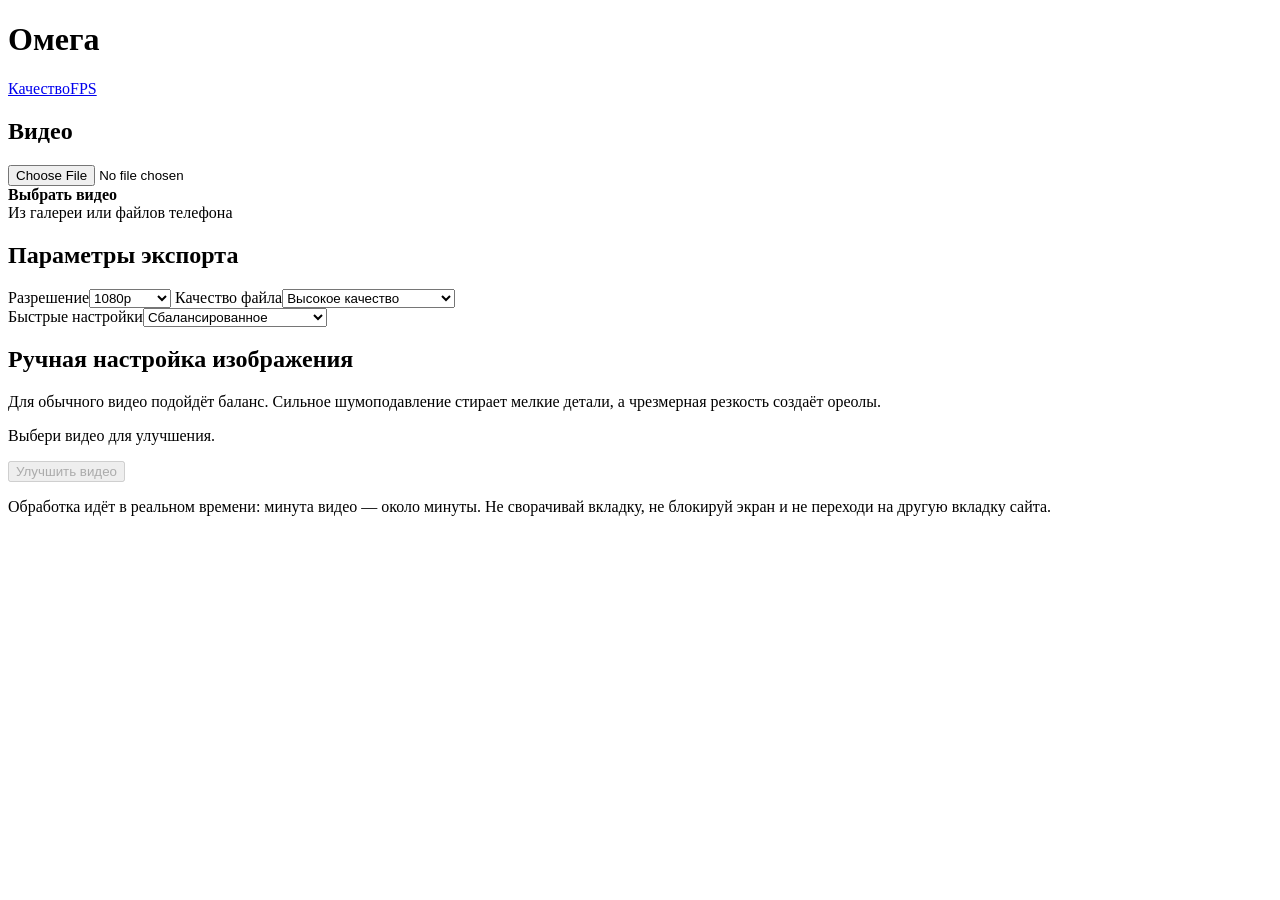
==== index.html @ 550eea20 "Add files via upload" ====
<!DOCTYPE html>
<html lang="ru">
<head>
<meta charset="utf-8">
<meta name="viewport" content="width=device-width, initial-scale=1, viewport-fit=cover">
<title>Омега</title>
<link rel="stylesheet" href="css/style.css">
</head>
<body>
<main>
<header class="top"><h1>Омега</h1><nav class="seg" aria-label="Инструменты"><a href="index.html" aria-current="page">Качество</a><a href="fps.html">FPS</a></nav></header>

<section>
  <h2>Видео</h2>
  <div class="pick"><input id="file" type="file" accept="video/*"><div><b id="pickT">Выбрать видео</b><br><span id="pickI">Из галереи или файлов телефона</span></div></div>
</section>

<section>
  <h2>Параметры экспорта</h2>
  <div class="two">
    <label class="f">Разрешение<select id="resolution"><option>Исходное</option><option>720p</option><option selected>1080p</option><option>1440p</option><option>4K</option></select></label>
    <label class="f">Качество файла<select id="quality"><option>Максимальное качество</option><option selected>Высокое качество</option><option>Баланс</option><option>Меньший размер</option></select></label>
  </div>
  <label class="f" id="presetBox" style="margin:0">Быстрые настройки<select id="preset"><option>Сбалансированное</option><option>Шумное видео</option><option>Мягкое / размытое</option><option>Более насыщенные цвета</option></select></label>
</section>

<section id="secSl">
  <h2>Ручная настройка изображения</h2>
  <div id="sliders"></div>
  <p class="hint">Для обычного видео подойдёт баланс. Сильное шумоподавление стирает мелкие детали, а чрезмерная резкость создаёт ореолы.</p>
</section>

<section class="gap">
  <canvas id="cv" hidden></canvas>
  <div class="bar"><i id="bar"></i></div>
  <p id="status" aria-live="polite">Выбери видео для улучшения.</p>
  <button id="go" disabled>Улучшить видео</button>
  <button id="cancel" class="alt" hidden>Отменить</button>
  <p class="hint" id="warn">Обработка идёт в реальном времени: минута видео — около минуты. Не сворачивай вкладку, не блокируй экран и не переходи на другую вкладку сайта.</p>
</section>

<section id="result" class="gap" hidden>
  <h2>Готово</h2>
  <video id="out" controls playsinline></video>
  <a id="dl" class="btn" href="#">Скачать видео</a>
  <button id="share" class="alt" hidden>Сохранить в галерею / поделиться</button>
</section>
</main>
<video id="src" playsinline preload="auto" style="position:absolute;width:2px;height:2px;opacity:0;pointer-events:none"></video>
<script src="js/common.js"></script>
<script src="js/enhance.js"></script>
</body>
</html>
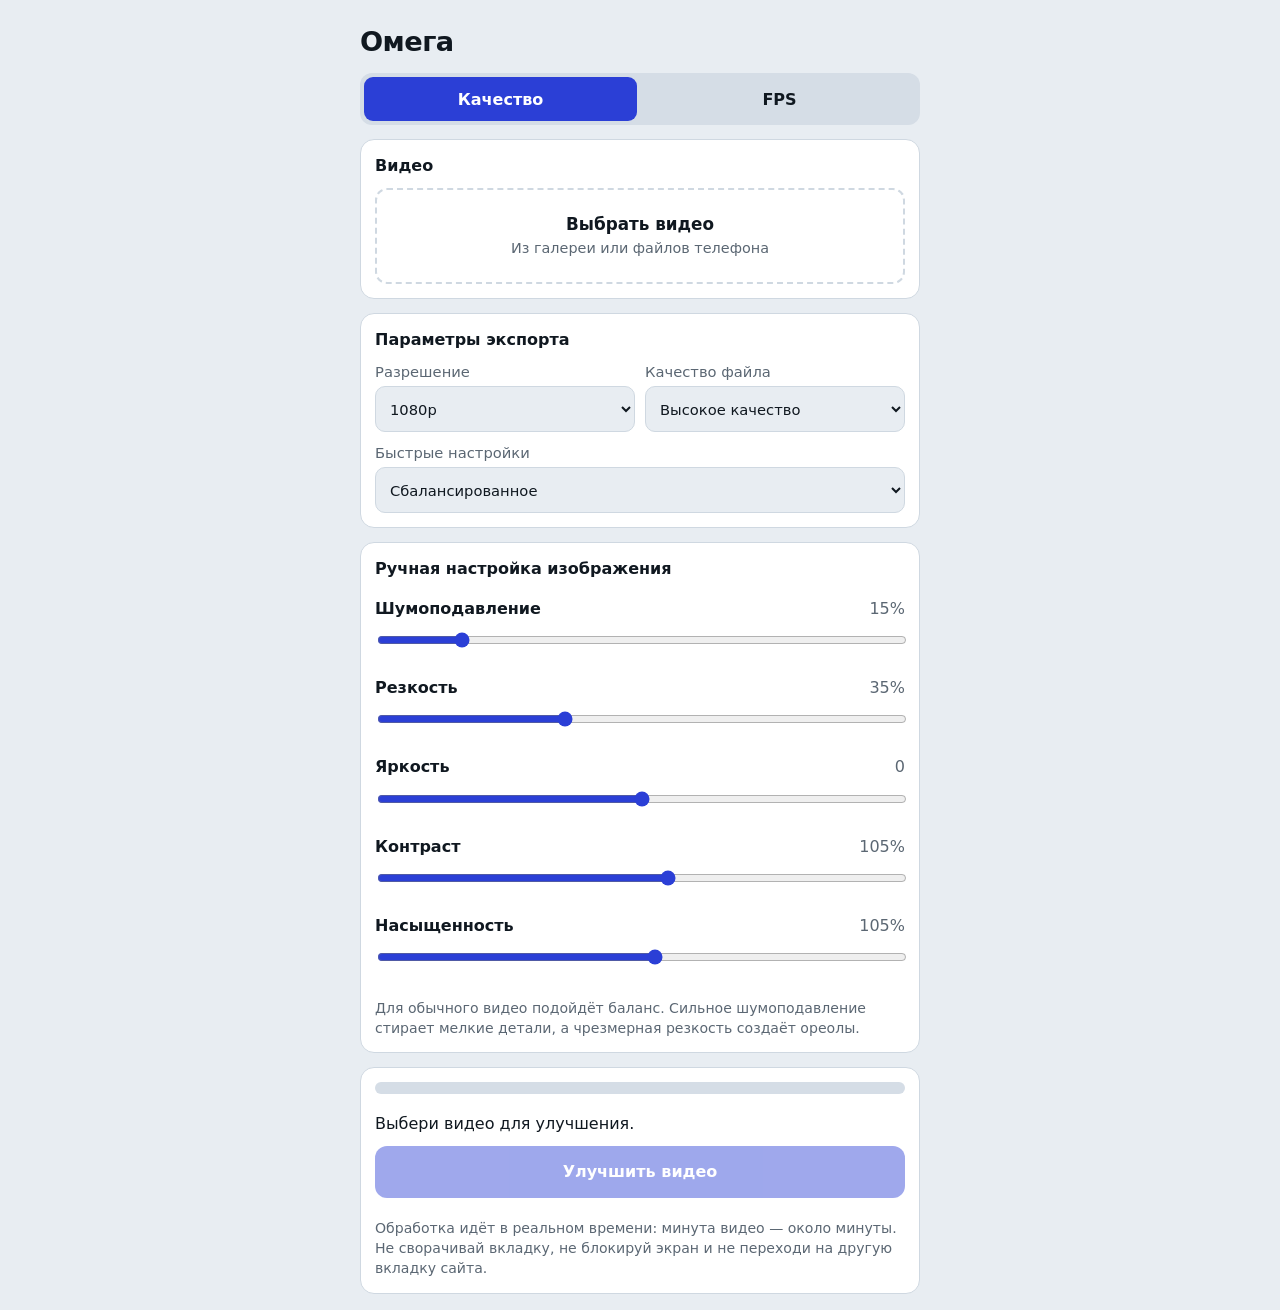
==== commit e710e70d: "Add files via upload" ====
--- a/index.html
+++ b/index.html
@@ -4,7 +4,7 @@
 <meta charset="utf-8">
 <meta name="viewport" content="width=device-width, initial-scale=1, viewport-fit=cover">
 <title>Омега</title>
-<link rel="stylesheet" href="css/style.css">
+<link rel="stylesheet" href="style.css">
 </head>
 <body>
 <main>
@@ -47,7 +47,7 @@
 </section>
 </main>
 <video id="src" playsinline preload="auto" style="position:absolute;width:2px;height:2px;opacity:0;pointer-events:none"></video>
-<script src="js/common.js"></script>
-<script src="js/enhance.js"></script>
+<script src="common.js"></script>
+<script src="enhance.js"></script>
 </body>
 </html>
--- a/style.css
+++ b/style.css
@@ -0,0 +1,38 @@
+:root{--bg:#e8edf2;--panel:#fff;--ink:#101820;--mute:#5b6773;--line:#cfd8e1;--accent:#2b3fd6;--on:#fff;--ok:#12805c;--err:#b3261e;--track:#d5dde6;color-scheme:light}
+:root:not([data-theme=light]){}
+@media(prefers-color-scheme:dark){:root:not([data-theme=light]){--bg:#10151b;--panel:#1a222b;--ink:#e8eef4;--mute:#93a1af;--line:#2c3844;--accent:#7d8dff;--on:#0b1020;--ok:#4cc79b;--err:#ff8a80;--track:#2c3844;color-scheme:dark}}
+:root[data-theme=dark]{--bg:#10151b;--panel:#1a222b;--ink:#e8eef4;--mute:#93a1af;--line:#2c3844;--accent:#7d8dff;--on:#0b1020;--ok:#4cc79b;--err:#ff8a80;--track:#2c3844;color-scheme:dark}
+*{box-sizing:border-box}
+:root{padding-top:env(safe-area-inset-top,0px);padding-bottom:env(safe-area-inset-bottom,0px)}
+body{margin:0;background:var(--bg);color:var(--ink);font:16px/1.45 system-ui,-apple-system,"Segoe UI",Roboto,sans-serif;padding:16px}
+main{max-width:560px;margin:0 auto;display:grid;gap:14px}
+h1{margin:6px 0 0;font-size:1.7rem;letter-spacing:-.02em}
+h2{margin:0 0 10px;font-size:1rem}
+.sub,.hint{margin:0;color:var(--mute)}.hint{font-size:.88rem;margin-top:10px}
+section{background:var(--panel);border:1px solid var(--line);border-radius:14px;padding:14px}
+label.f{display:grid;gap:4px;margin-bottom:10px;font-size:.92rem;color:var(--mute)}
+select,button{font:inherit}
+select{width:100%;min-height:46px;padding:0 10px;border:1px solid var(--line);border-radius:10px;background:var(--bg);color:var(--ink)}
+.pick{display:grid;place-items:center;min-height:96px;border:2px dashed var(--line);border-radius:12px;text-align:center;padding:12px;cursor:pointer;position:relative}
+.pick input{position:absolute;inset:0;opacity:0;width:100%;height:100%;cursor:pointer}
+.pick b{font-size:1.05rem;word-break:break-all}.pick span{color:var(--mute);font-size:.9rem}
+.two{display:grid;gap:10px}@media(min-width:480px){.two{grid-template-columns:1fr 1fr}}
+.sl{padding:6px 0}.sl div{display:flex;justify-content:space-between;font-weight:600}
+.sl output{font-weight:400;color:var(--mute)}
+input[type=range]{width:100%;height:36px;accent-color:var(--accent)}
+.chk{display:flex;gap:10px;margin-top:8px}.chk input{width:22px;height:22px;margin-top:2px;accent-color:var(--accent)}
+.bar{height:12px;border-radius:99px;background:var(--track);overflow:hidden}
+.bar i{display:block;height:100%;width:0;background:var(--accent);transition:width .3s}
+#status{margin:8px 0 0;min-height:1.4em}#status.err{color:var(--err)}
+button,a.btn{display:grid;place-items:center;min-height:52px;width:100%;border:0;border-radius:12px;font-weight:700;cursor:pointer;background:var(--accent);color:var(--on);text-decoration:none}
+button.alt{background:transparent;color:var(--ink);border:1px solid var(--line);font-weight:600}
+a.btn{background:var(--ok);color:#fff}
+button:disabled{opacity:.45}button:focus-visible,a.btn:focus-visible{outline:3px solid var(--ink);outline-offset:2px}
+video{width:100%;border-radius:10px;background:#000;max-height:50vh}
+.gap{display:grid;gap:10px}[hidden]{display:none!important}
+canvas{width:100%;border-radius:10px;background:#000;max-height:40vh;object-fit:contain}
+.top{display:grid;gap:12px}
+.seg{display:grid;grid-template-columns:1fr 1fr;gap:6px;background:var(--track);padding:4px;border-radius:12px}
+.seg a{display:grid;place-items:center;min-height:44px;border-radius:9px;color:var(--ink);font-weight:600;text-decoration:none}
+.seg a[aria-current=page]{background:var(--accent);color:var(--on)}
+.seg a:focus-visible{outline:3px solid var(--ink);outline-offset:2px}
